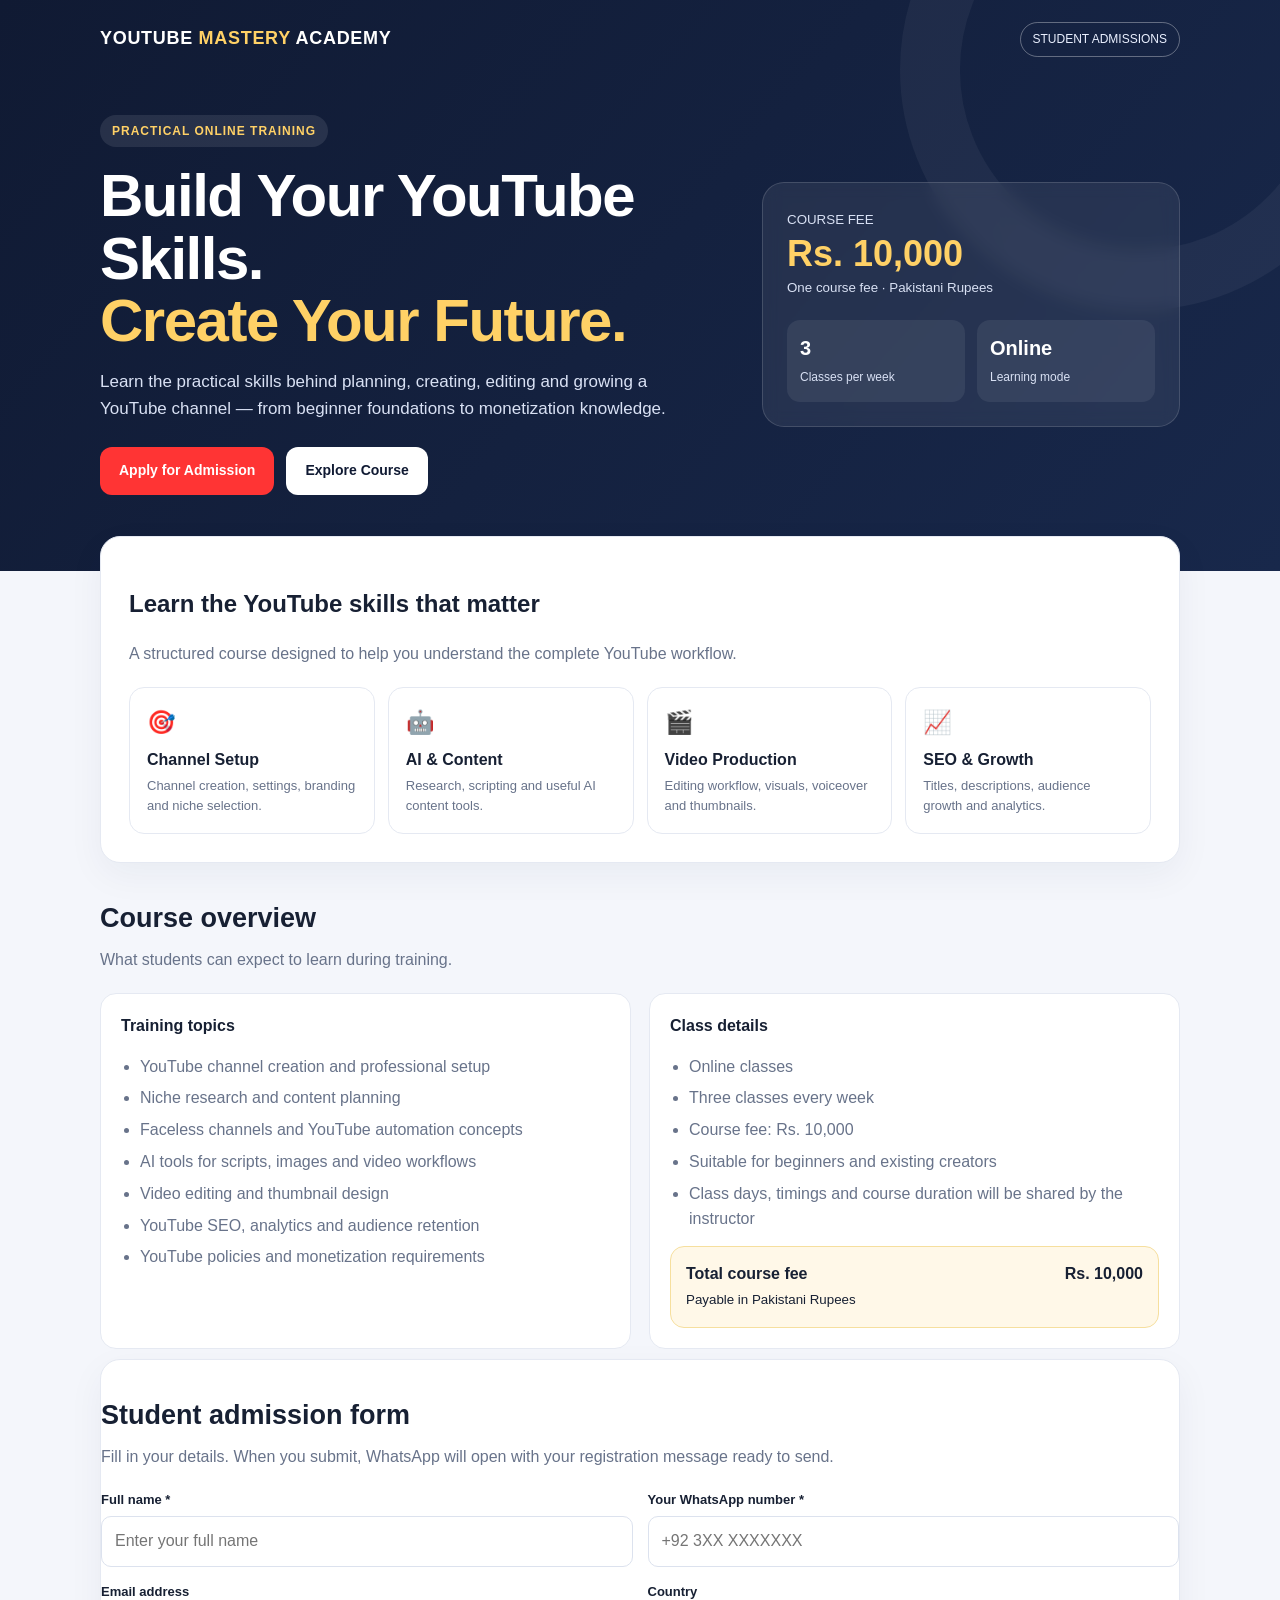
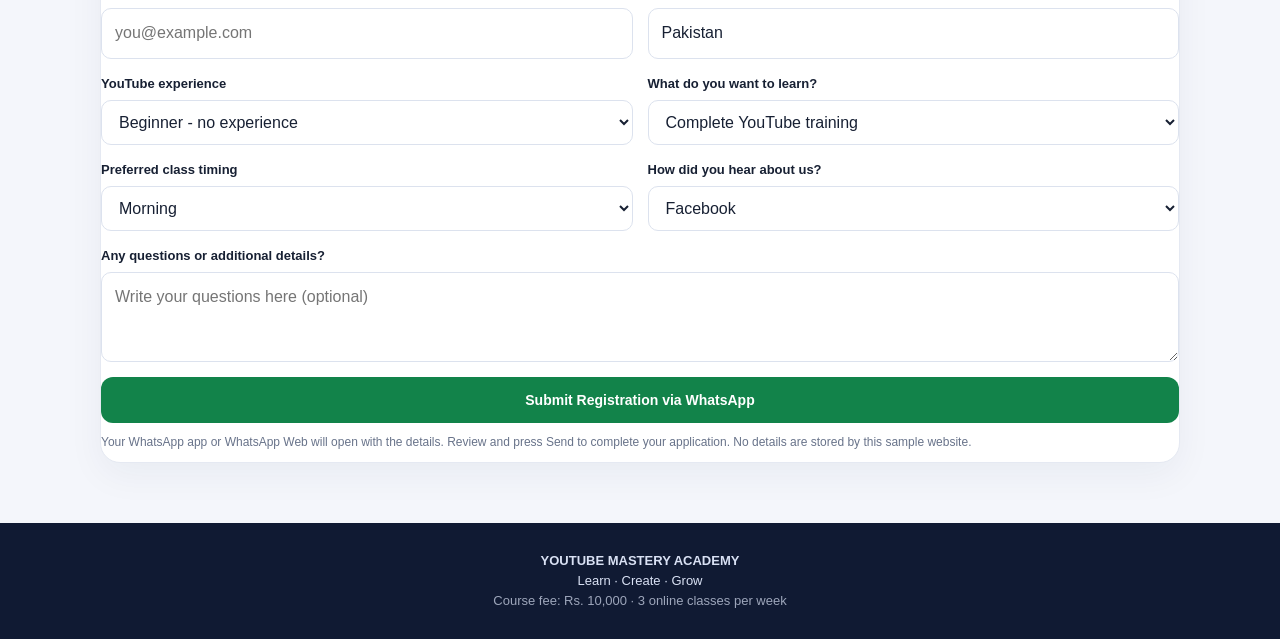
==== index.html @ 04fe2021 "Add files via upload" ====
<!doctype html>
<html lang="en">
<head>
<meta charset="utf-8">
<meta name="viewport" content="width=device-width, initial-scale=1">
<meta name="description" content="Learn YouTube channel creation, content creation, editing, SEO and monetization with YouTube Mastery Academy.">
<title>YouTube Mastery Academy | Student Admissions</title>
<style>
:root{--navy:#101a33;--navy2:#18284b;--red:#ff3434;--gold:#ffd166;--ink:#172033;--muted:#68738a;--bg:#f4f6fb;--white:#fff;--line:#e5e9f2;--green:#12834a}
*{box-sizing:border-box}html{scroll-behavior:smooth}body{margin:0;font-family:Inter,Arial,sans-serif;color:var(--ink);background:var(--bg);line-height:1.55}
header{background:linear-gradient(130deg,var(--navy),var(--navy2));color:white;padding:22px 20px 76px;position:relative;overflow:hidden}
header:after{content:"";position:absolute;width:360px;height:360px;border:60px solid #ffffff0c;border-radius:50%;right:-100px;top:-170px}
nav,.hero,.wrap{max-width:1080px;margin:auto}nav{display:flex;justify-content:space-between;align-items:center;gap:20px;position:relative;z-index:1}
.brand{font-weight:900;letter-spacing:.7px;font-size:18px}.brand span{color:var(--gold)}
.navtag{font-size:12px;border:1px solid #ffffff55;padding:7px 12px;border-radius:30px;color:#eaf0ff}
.hero{position:relative;z-index:1;padding-top:58px;display:grid;grid-template-columns:1.2fr .8fr;gap:35px;align-items:center}
.eyebrow{display:inline-block;background:#ffffff18;color:var(--gold);padding:7px 12px;border-radius:30px;font-size:12px;font-weight:800;letter-spacing:1px}
h1{font-size:clamp(36px,6vw,60px);line-height:1.04;margin:18px 0 16px;letter-spacing:-1.5px}
.hero p{color:#d9e1f4;font-size:17px;max-width:590px}
.actions{display:flex;gap:12px;flex-wrap:wrap;margin-top:25px}
.btn{display:inline-block;text-decoration:none;border:0;border-radius:12px;padding:13px 19px;font-weight:800;cursor:pointer;font-size:14px}
.btn-red{background:var(--red);color:white}.btn-light{background:white;color:var(--navy)}
.hero-card{background:#ffffff12;border:1px solid #ffffff25;border-radius:22px;padding:24px;backdrop-filter:blur(8px)}
.price{font-size:36px;font-weight:900;color:var(--gold);line-height:1.2}.hero-card small{color:#d9e1f4}
.stats{display:grid;grid-template-columns:1fr 1fr;gap:12px;margin-top:20px}
.stat{background:#ffffff12;border-radius:13px;padding:13px}.stat b{display:block;font-size:20px}.stat span{font-size:12px;color:#d9e1f4}
main{padding:0 20px 60px}.wrap{margin-top:-35px;position:relative}
.panel{background:white;border:1px solid var(--line);border-radius:20px;padding:28px;box-shadow:0 12px 36px #15264b0d}
.section{padding:35px 0 10px}.section h2{font-size:27px;margin:0 0 8px}.sub{color:var(--muted);margin:0 0 20px}
.features{display:grid;grid-template-columns:repeat(4,1fr);gap:13px}
.feature{background:white;border:1px solid var(--line);border-radius:15px;padding:17px}.feature .ico{font-size:23px}.feature b{display:block;margin:8px 0 3px}.feature p{margin:0;color:var(--muted);font-size:13px}
.info-grid{display:grid;grid-template-columns:1fr 1fr;gap:18px}
.info{background:white;border:1px solid var(--line);border-radius:16px;padding:20px}
.info ul{padding-left:19px;margin-bottom:0;color:var(--muted)}.info li{margin:7px 0}
form{display:grid;grid-template-columns:1fr 1fr;gap:15px;margin-top:20px}
.field{display:flex;flex-direction:column;gap:6px}.field.full{grid-column:1/-1}
label{font-size:13px;font-weight:800}input,select,textarea{font:inherit;padding:12px 13px;border:1px solid #dce2ee;border-radius:10px;background:#fff;color:var(--ink);width:100%}
input:focus,select:focus,textarea:focus{outline:3px solid #ff343422;border-color:var(--red)}
textarea{min-height:90px;resize:vertical}.submit{grid-column:1/-1;background:var(--green);color:white;padding:15px}
.notice{font-size:12px;color:var(--muted);margin:10px 0 0}.fee-box{background:#fff8e8;border:1px solid #f6df9e;border-radius:14px;padding:15px;margin-top:15px;display:flex;justify-content:space-between;gap:15px;flex-wrap:wrap}
footer{background:var(--navy);color:#d9e1f4;padding:28px 20px;text-align:center;font-size:13px}
@media(max-width:760px){.hero{grid-template-columns:1fr;padding-top:38px}.features{grid-template-columns:1fr 1fr}.info-grid{grid-template-columns:1fr}.hero-card{max-width:450px}form{grid-template-columns:1fr}.field.full,.submit{grid-column:auto}.panel{padding:20px}}
@media(max-width:420px){.features{grid-template-columns:1fr}.navtag{display:none}}
</style>
</head>
<body>
<header>
<nav><div class="brand">YOUTUBE <span>MASTERY</span> ACADEMY</div><div class="navtag">STUDENT ADMISSIONS</div></nav>
<div class="hero">
  <div>
    <span class="eyebrow">PRACTICAL ONLINE TRAINING</span>
    <h1>Build Your YouTube Skills.<br><span style="color:#ffd166">Create Your Future.</span></h1>
    <p>Learn the practical skills behind planning, creating, editing and growing a YouTube channel — from beginner foundations to monetization knowledge.</p>
    <div class="actions"><a class="btn btn-red" href="#admission">Apply for Admission</a><a class="btn btn-light" href="#curriculum">Explore Course</a></div>
  </div>
  <div class="hero-card">
    <small>COURSE FEE</small><div class="price">Rs. 10,000</div>
    <small>One course fee · Pakistani Rupees</small>
    <div class="stats">
      <div class="stat"><b>3</b><span>Classes per week</span></div>
      <div class="stat"><b>Online</b><span>Learning mode</span></div>
    </div>
  </div>
</div>
</header>
<main><div class="wrap">
<section class="panel">
  <h2>Learn the YouTube skills that matter</h2>
  <p class="sub">A structured course designed to help you understand the complete YouTube workflow.</p>
  <div class="features">
    <div class="feature"><div class="ico">🎯</div><b>Channel Setup</b><p>Channel creation, settings, branding and niche selection.</p></div>
    <div class="feature"><div class="ico">🤖</div><b>AI & Content</b><p>Research, scripting and useful AI content tools.</p></div>
    <div class="feature"><div class="ico">🎬</div><b>Video Production</b><p>Editing workflow, visuals, voiceover and thumbnails.</p></div>
    <div class="feature"><div class="ico">📈</div><b>SEO & Growth</b><p>Titles, descriptions, audience growth and analytics.</p></div>
  </div>
</section>
<section class="section" id="curriculum">
  <h2>Course overview</h2><p class="sub">What students can expect to learn during training.</p>
  <div class="info-grid">
    <div class="info"><b>Training topics</b><ul><li>YouTube channel creation and professional setup</li><li>Niche research and content planning</li><li>Faceless channels and YouTube automation concepts</li><li>AI tools for scripts, images and video workflows</li><li>Video editing and thumbnail design</li><li>YouTube SEO, analytics and audience retention</li><li>YouTube policies and monetization requirements</li></ul></div>
    <div class="info"><b>Class details</b><ul><li>Online classes</li><li>Three classes every week</li><li>Course fee: Rs. 10,000</li><li>Suitable for beginners and existing creators</li><li>Class days, timings and course duration will be shared by the instructor</li></ul><div class="fee-box"><span><b>Total course fee</b><br><small>Payable in Pakistani Rupees</small></span><strong>Rs. 10,000</strong></div></div>
  </div>
</section>
<section class="section panel" id="admission">
  <h2>Student admission form</h2>
  <p class="sub">Fill in your details. When you submit, WhatsApp will open with your registration message ready to send.</p>
  <form id="admissionForm">
    <div class="field"><label for="name">Full name *</label><input id="name" name="name" placeholder="Enter your full name" required></div>
    <div class="field"><label for="phone">Your WhatsApp number *</label><input id="phone" name="phone" placeholder="+92 3XX XXXXXXX" required></div>
    <div class="field"><label for="email">Email address</label><input id="email" name="email" type="email" placeholder="you@example.com"></div>
    <div class="field"><label for="country">Country</label><input id="country" name="country" value="Pakistan"></div>
    <div class="field"><label for="experience">YouTube experience</label><select id="experience" name="experience"><option>Beginner - no experience</option><option>Some experience</option><option>I already have a YouTube channel</option></select></div>
    <div class="field"><label for="goal">What do you want to learn?</label><select id="goal" name="goal"><option>Complete YouTube training</option><option>Start a YouTube channel</option><option>YouTube automation</option><option>Faceless YouTube channel</option><option>Grow my existing channel</option></select></div>
    <div class="field"><label for="timing">Preferred class timing</label><select id="timing" name="timing"><option>Morning</option><option>Afternoon</option><option>Evening</option><option>Flexible</option></select></div>
    <div class="field"><label for="source">How did you hear about us?</label><select id="source" name="source"><option>Facebook</option><option>YouTube</option><option>WhatsApp</option><option>Friend or family</option><option>Other</option></select></div>
    <div class="field full"><label for="message">Any questions or additional details?</label><textarea id="message" name="message" placeholder="Write your questions here (optional)"></textarea></div>
    <button class="btn submit" type="submit">Submit Registration via WhatsApp</button>
  </form>
  <p class="notice">Your WhatsApp app or WhatsApp Web will open with the details. Review and press Send to complete your application. No details are stored by this sample website.</p>
</section>
</div></main>
<footer><b>YOUTUBE MASTERY ACADEMY</b><br>Learn · Create · Grow<br><span style="opacity:.7">Course fee: Rs. 10,000 · 3 online classes per week</span></footer>
<script>
/* Replace this with your WhatsApp number including country code, digits only.
   Example: Pakistan number +92 300 1234567 becomes 923001234567 */
const WHATSAPP_NUMBER = "923446484162";
document.getElementById("admissionForm").addEventListener("submit", function(e){
  e.preventDefault();
  if(WHATSAPP_NUMBER.includes("X")){
    alert("Website setup is almost ready. The instructor's WhatsApp number still needs to be added.");
    return;
  }
  const f = new FormData(this);
  const msg = [
    "NEW YOUTUBE MASTERY ACADEMY ADMISSION",
    "Full name: " + f.get("name"),
    "Student WhatsApp: " + f.get("phone"),
    "Email: " + (f.get("email") || "Not provided"),
    "Country: " + f.get("country"),
    "Experience: " + f.get("experience"),
    "Learning goal: " + f.get("goal"),
    "Preferred timing: " + f.get("timing"),
    "How they heard about us: " + f.get("source"),
    "Additional details: " + (f.get("message") || "None"),
    "Course fee: Rs. 10,000",
    "Classes: 3 per week, online"
  ].join("\n");
  window.open("https://wa.me/" + WHATSAPP_NUMBER + "?text=" + encodeURIComponent(msg), "_blank");
});
</script>
</body>
</html>
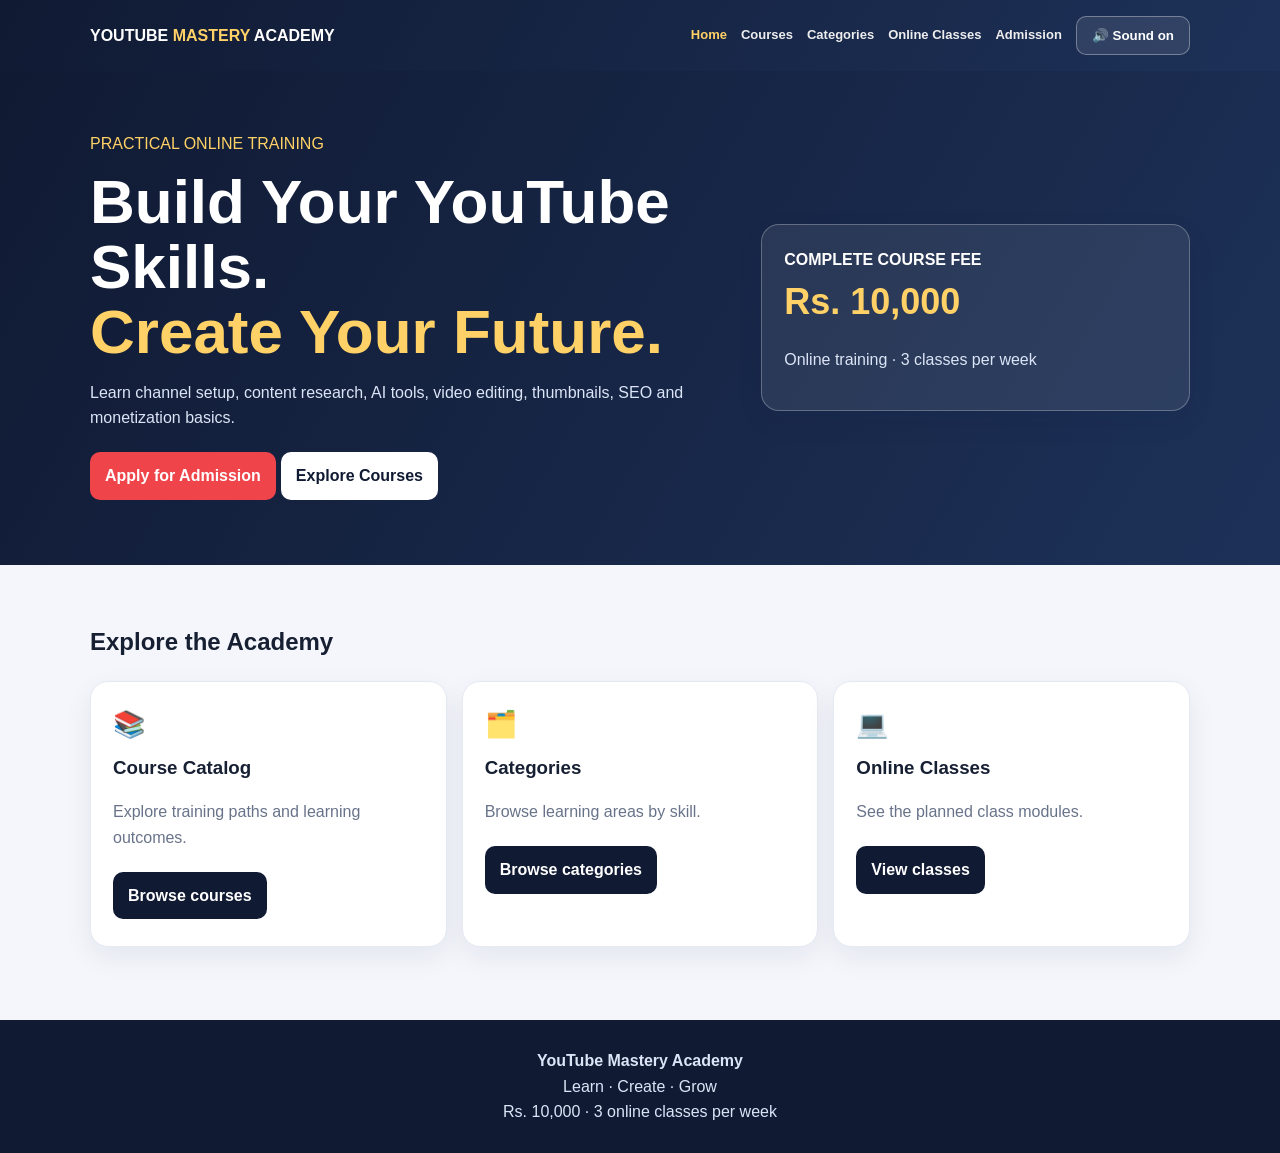
==== commit 64422ef3: "Add files via upload" ====
--- a/index.html
+++ b/index.html
@@ -1,132 +1 @@
-<!doctype html>
-<html lang="en">
-<head>
-<meta charset="utf-8">
-<meta name="viewport" content="width=device-width, initial-scale=1">
-<meta name="description" content="Learn YouTube channel creation, content creation, editing, SEO and monetization with YouTube Mastery Academy.">
-<title>YouTube Mastery Academy | Student Admissions</title>
-<style>
-:root{--navy:#101a33;--navy2:#18284b;--red:#ff3434;--gold:#ffd166;--ink:#172033;--muted:#68738a;--bg:#f4f6fb;--white:#fff;--line:#e5e9f2;--green:#12834a}
-*{box-sizing:border-box}html{scroll-behavior:smooth}body{margin:0;font-family:Inter,Arial,sans-serif;color:var(--ink);background:var(--bg);line-height:1.55}
-header{background:linear-gradient(130deg,var(--navy),var(--navy2));color:white;padding:22px 20px 76px;position:relative;overflow:hidden}
-header:after{content:"";position:absolute;width:360px;height:360px;border:60px solid #ffffff0c;border-radius:50%;right:-100px;top:-170px}
-nav,.hero,.wrap{max-width:1080px;margin:auto}nav{display:flex;justify-content:space-between;align-items:center;gap:20px;position:relative;z-index:1}
-.brand{font-weight:900;letter-spacing:.7px;font-size:18px}.brand span{color:var(--gold)}
-.navtag{font-size:12px;border:1px solid #ffffff55;padding:7px 12px;border-radius:30px;color:#eaf0ff}
-.hero{position:relative;z-index:1;padding-top:58px;display:grid;grid-template-columns:1.2fr .8fr;gap:35px;align-items:center}
-.eyebrow{display:inline-block;background:#ffffff18;color:var(--gold);padding:7px 12px;border-radius:30px;font-size:12px;font-weight:800;letter-spacing:1px}
-h1{font-size:clamp(36px,6vw,60px);line-height:1.04;margin:18px 0 16px;letter-spacing:-1.5px}
-.hero p{color:#d9e1f4;font-size:17px;max-width:590px}
-.actions{display:flex;gap:12px;flex-wrap:wrap;margin-top:25px}
-.btn{display:inline-block;text-decoration:none;border:0;border-radius:12px;padding:13px 19px;font-weight:800;cursor:pointer;font-size:14px}
-.btn-red{background:var(--red);color:white}.btn-light{background:white;color:var(--navy)}
-.hero-card{background:#ffffff12;border:1px solid #ffffff25;border-radius:22px;padding:24px;backdrop-filter:blur(8px)}
-.price{font-size:36px;font-weight:900;color:var(--gold);line-height:1.2}.hero-card small{color:#d9e1f4}
-.stats{display:grid;grid-template-columns:1fr 1fr;gap:12px;margin-top:20px}
-.stat{background:#ffffff12;border-radius:13px;padding:13px}.stat b{display:block;font-size:20px}.stat span{font-size:12px;color:#d9e1f4}
-main{padding:0 20px 60px}.wrap{margin-top:-35px;position:relative}
-.panel{background:white;border:1px solid var(--line);border-radius:20px;padding:28px;box-shadow:0 12px 36px #15264b0d}
-.section{padding:35px 0 10px}.section h2{font-size:27px;margin:0 0 8px}.sub{color:var(--muted);margin:0 0 20px}
-.features{display:grid;grid-template-columns:repeat(4,1fr);gap:13px}
-.feature{background:white;border:1px solid var(--line);border-radius:15px;padding:17px}.feature .ico{font-size:23px}.feature b{display:block;margin:8px 0 3px}.feature p{margin:0;color:var(--muted);font-size:13px}
-.info-grid{display:grid;grid-template-columns:1fr 1fr;gap:18px}
-.info{background:white;border:1px solid var(--line);border-radius:16px;padding:20px}
-.info ul{padding-left:19px;margin-bottom:0;color:var(--muted)}.info li{margin:7px 0}
-form{display:grid;grid-template-columns:1fr 1fr;gap:15px;margin-top:20px}
-.field{display:flex;flex-direction:column;gap:6px}.field.full{grid-column:1/-1}
-label{font-size:13px;font-weight:800}input,select,textarea{font:inherit;padding:12px 13px;border:1px solid #dce2ee;border-radius:10px;background:#fff;color:var(--ink);width:100%}
-input:focus,select:focus,textarea:focus{outline:3px solid #ff343422;border-color:var(--red)}
-textarea{min-height:90px;resize:vertical}.submit{grid-column:1/-1;background:var(--green);color:white;padding:15px}
-.notice{font-size:12px;color:var(--muted);margin:10px 0 0}.fee-box{background:#fff8e8;border:1px solid #f6df9e;border-radius:14px;padding:15px;margin-top:15px;display:flex;justify-content:space-between;gap:15px;flex-wrap:wrap}
-footer{background:var(--navy);color:#d9e1f4;padding:28px 20px;text-align:center;font-size:13px}
-@media(max-width:760px){.hero{grid-template-columns:1fr;padding-top:38px}.features{grid-template-columns:1fr 1fr}.info-grid{grid-template-columns:1fr}.hero-card{max-width:450px}form{grid-template-columns:1fr}.field.full,.submit{grid-column:auto}.panel{padding:20px}}
-@media(max-width:420px){.features{grid-template-columns:1fr}.navtag{display:none}}
-</style>
-</head>
-<body>
-<header>
-<nav><div class="brand">YOUTUBE <span>MASTERY</span> ACADEMY</div><div class="navtag">STUDENT ADMISSIONS</div></nav>
-<div class="hero">
-  <div>
-    <span class="eyebrow">PRACTICAL ONLINE TRAINING</span>
-    <h1>Build Your YouTube Skills.<br><span style="color:#ffd166">Create Your Future.</span></h1>
-    <p>Learn the practical skills behind planning, creating, editing and growing a YouTube channel — from beginner foundations to monetization knowledge.</p>
-    <div class="actions"><a class="btn btn-red" href="#admission">Apply for Admission</a><a class="btn btn-light" href="#curriculum">Explore Course</a></div>
-  </div>
-  <div class="hero-card">
-    <small>COURSE FEE</small><div class="price">Rs. 10,000</div>
-    <small>One course fee · Pakistani Rupees</small>
-    <div class="stats">
-      <div class="stat"><b>3</b><span>Classes per week</span></div>
-      <div class="stat"><b>Online</b><span>Learning mode</span></div>
-    </div>
-  </div>
-</div>
-</header>
-<main><div class="wrap">
-<section class="panel">
-  <h2>Learn the YouTube skills that matter</h2>
-  <p class="sub">A structured course designed to help you understand the complete YouTube workflow.</p>
-  <div class="features">
-    <div class="feature"><div class="ico">🎯</div><b>Channel Setup</b><p>Channel creation, settings, branding and niche selection.</p></div>
-    <div class="feature"><div class="ico">🤖</div><b>AI & Content</b><p>Research, scripting and useful AI content tools.</p></div>
-    <div class="feature"><div class="ico">🎬</div><b>Video Production</b><p>Editing workflow, visuals, voiceover and thumbnails.</p></div>
-    <div class="feature"><div class="ico">📈</div><b>SEO & Growth</b><p>Titles, descriptions, audience growth and analytics.</p></div>
-  </div>
-</section>
-<section class="section" id="curriculum">
-  <h2>Course overview</h2><p class="sub">What students can expect to learn during training.</p>
-  <div class="info-grid">
-    <div class="info"><b>Training topics</b><ul><li>YouTube channel creation and professional setup</li><li>Niche research and content planning</li><li>Faceless channels and YouTube automation concepts</li><li>AI tools for scripts, images and video workflows</li><li>Video editing and thumbnail design</li><li>YouTube SEO, analytics and audience retention</li><li>YouTube policies and monetization requirements</li></ul></div>
-    <div class="info"><b>Class details</b><ul><li>Online classes</li><li>Three classes every week</li><li>Course fee: Rs. 10,000</li><li>Suitable for beginners and existing creators</li><li>Class days, timings and course duration will be shared by the instructor</li></ul><div class="fee-box"><span><b>Total course fee</b><br><small>Payable in Pakistani Rupees</small></span><strong>Rs. 10,000</strong></div></div>
-  </div>
-</section>
-<section class="section panel" id="admission">
-  <h2>Student admission form</h2>
-  <p class="sub">Fill in your details. When you submit, WhatsApp will open with your registration message ready to send.</p>
-  <form id="admissionForm">
-    <div class="field"><label for="name">Full name *</label><input id="name" name="name" placeholder="Enter your full name" required></div>
-    <div class="field"><label for="phone">Your WhatsApp number *</label><input id="phone" name="phone" placeholder="+92 3XX XXXXXXX" required></div>
-    <div class="field"><label for="email">Email address</label><input id="email" name="email" type="email" placeholder="you@example.com"></div>
-    <div class="field"><label for="country">Country</label><input id="country" name="country" value="Pakistan"></div>
-    <div class="field"><label for="experience">YouTube experience</label><select id="experience" name="experience"><option>Beginner - no experience</option><option>Some experience</option><option>I already have a YouTube channel</option></select></div>
-    <div class="field"><label for="goal">What do you want to learn?</label><select id="goal" name="goal"><option>Complete YouTube training</option><option>Start a YouTube channel</option><option>YouTube automation</option><option>Faceless YouTube channel</option><option>Grow my existing channel</option></select></div>
-    <div class="field"><label for="timing">Preferred class timing</label><select id="timing" name="timing"><option>Morning</option><option>Afternoon</option><option>Evening</option><option>Flexible</option></select></div>
-    <div class="field"><label for="source">How did you hear about us?</label><select id="source" name="source"><option>Facebook</option><option>YouTube</option><option>WhatsApp</option><option>Friend or family</option><option>Other</option></select></div>
-    <div class="field full"><label for="message">Any questions or additional details?</label><textarea id="message" name="message" placeholder="Write your questions here (optional)"></textarea></div>
-    <button class="btn submit" type="submit">Submit Registration via WhatsApp</button>
-  </form>
-  <p class="notice">Your WhatsApp app or WhatsApp Web will open with the details. Review and press Send to complete your application. No details are stored by this sample website.</p>
-</section>
-</div></main>
-<footer><b>YOUTUBE MASTERY ACADEMY</b><br>Learn · Create · Grow<br><span style="opacity:.7">Course fee: Rs. 10,000 · 3 online classes per week</span></footer>
-<script>
-/* Replace this with your WhatsApp number including country code, digits only.
-   Example: Pakistan number +92 300 1234567 becomes 923001234567 */
-const WHATSAPP_NUMBER = "923446484162";
-document.getElementById("admissionForm").addEventListener("submit", function(e){
-  e.preventDefault();
-  if(WHATSAPP_NUMBER.includes("X")){
-    alert("Website setup is almost ready. The instructor's WhatsApp number still needs to be added.");
-    return;
-  }
-  const f = new FormData(this);
-  const msg = [
-    "NEW YOUTUBE MASTERY ACADEMY ADMISSION",
-    "Full name: " + f.get("name"),
-    "Student WhatsApp: " + f.get("phone"),
-    "Email: " + (f.get("email") || "Not provided"),
-    "Country: " + f.get("country"),
-    "Experience: " + f.get("experience"),
-    "Learning goal: " + f.get("goal"),
-    "Preferred timing: " + f.get("timing"),
-    "How they heard about us: " + f.get("source"),
-    "Additional details: " + (f.get("message") || "None"),
-    "Course fee: Rs. 10,000",
-    "Classes: 3 per week, online"
-  ].join("\n");
-  window.open("https://wa.me/" + WHATSAPP_NUMBER + "?text=" + encodeURIComponent(msg), "_blank");
-});
-</script>
-</body>
-</html>+<!doctype html><html lang="en"><head><meta charset="utf-8"><meta name="viewport" content="width=device-width,initial-scale=1"><title>Home | YouTube Mastery Academy</title><link rel="stylesheet" href="style.css"></head><body><header class="site-header"><nav class="nav"><a class="brand" href="index.html">YOUTUBE <span>MASTERY</span> ACADEMY</a><div class="navlinks"><a class="active" href="index.html">Home</a><a class="" href="courses.html">Courses</a><a class="" href="categories.html">Categories</a><a class="" href="classes.html">Online Classes</a><a class="" href="admission.html">Admission</a><button class="sound-toggle" data-sound>🔊 Sound on</button></div></nav></header><div class="intro">YOUTUBE <span>MASTERY</span> ACADEMY</div><section class="hero"><div class="hero-inner"><div class="reveal"><div class="eyebrow">PRACTICAL ONLINE TRAINING</div><h1>Build Your YouTube Skills.<br><span style="color:#ffd166">Create Your Future.</span></h1><p>Learn channel setup, content research, AI tools, video editing, thumbnails, SEO and monetization basics.</p><a class="btn red" href="admission.html">Apply for Admission</a><a class="btn light" href="courses.html">Explore Courses</a></div><div class="hero-card reveal"><b>COMPLETE COURSE FEE</b><div class="price">Rs. 10,000</div><p>Online training · 3 classes per week</p></div></div></section><main class="container section"><h2 class="reveal">Explore the Academy</h2><div class="grid"><article class="card reveal"><div class="icon">📚</div><h3>Course Catalog</h3><p>Explore training paths and learning outcomes.</p><a class="btn dark" href="courses.html">Browse courses</a></article><article class="card reveal"><div class="icon">🗂️</div><h3>Categories</h3><p>Browse learning areas by skill.</p><a class="btn dark" href="categories.html">Browse categories</a></article><article class="card reveal"><div class="icon">💻</div><h3>Online Classes</h3><p>See the planned class modules.</p><a class="btn dark" href="classes.html">View classes</a></article></div></main><footer class="site-footer"><b>YouTube Mastery Academy</b><br>Learn · Create · Grow<br>Rs. 10,000 · 3 online classes per week</footer><script src="app.js"></script></body></html>
--- a/style.css
+++ b/style.css
@@ -0,0 +1 @@
+*{box-sizing:border-box}body{margin:0;background:#f4f6fb;color:#172033;font:16px/1.6 Arial,sans-serif}a{color:inherit}.site-header{background:linear-gradient(120deg,#101a33,#1d3158);color:white;padding:16px 20px;position:sticky;top:0;z-index:9}.nav{max-width:1100px;margin:auto;display:flex;justify-content:space-between;align-items:center;gap:16px;flex-wrap:wrap}.brand{font-weight:900;text-decoration:none}.brand span,.eyebrow,.crumb{color:#ffd166}.navlinks{display:flex;gap:14px;align-items:center;flex-wrap:wrap}.navlinks a{font-size:13px;text-decoration:none;color:#eee;font-weight:bold}.navlinks a:hover,.navlinks .active{color:#ffd166}.sound-toggle,.btn{border:0;border-radius:10px;padding:11px 15px;font-weight:bold;cursor:pointer}.sound-toggle{background:#ffffff18;border:1px solid #ffffff55;color:white}.container{width:min(1100px,calc(100% - 32px));margin:auto}.hero,.page-hero{background:linear-gradient(120deg,#101a33,#1d3158);color:white;padding:60px 18px}.hero-inner{max-width:1100px;margin:auto;display:grid;grid-template-columns:1.2fr .8fr;gap:28px;align-items:center}.hero h1{font-size:clamp(36px,6vw,62px);line-height:1.05;margin:12px 0}.hero p,.page-hero p{color:#dce5f7}.hero-card,.card,.panel,.catalog-card{background:white;color:#172033;border:1px solid #e5e9f2;border-radius:18px;padding:22px;box-shadow:0 10px 28px #12204412}.hero-card{background:#ffffff15;color:white;border-color:#ffffff44}.price{font-size:36px;color:#ffd166;font-weight:900}.btn{display:inline-block;text-decoration:none;margin:5px 5px 5px 0}.red{background:#f0444b;color:white}.light{background:white;color:#101a33}.dark{background:#101a33;color:white}.green{background:#12834a;color:white}.section{padding:38px 0}.grid{display:grid;grid-template-columns:repeat(3,1fr);gap:15px}.grid.two{grid-template-columns:repeat(2,1fr)}.card h3,.catalog-card h3{margin:8px 0}.card p,.catalog-card p,.muted{color:#68738a}.icon{font-size:26px}.tag{font-size:11px;font-weight:bold;background:#fff3d4;color:#805b00;padding:5px 9px;border-radius:20px}.page-hero{padding:42px 18px}.page-hero h1{font-size:42px;margin:8px 0}.list{color:#68738a;padding-left:20px}.list li{margin:7px 0}.price-row{display:flex;justify-content:space-between;gap:12px;background:#fff8e8;padding:14px;border-radius:12px;margin:16px 0}.form-grid{display:grid;grid-template-columns:1fr 1fr;gap:13px}.field{display:flex;flex-direction:column;gap:5px}.full{grid-column:1/-1}label{font-size:13px;font-weight:bold}input,select,textarea{padding:12px;border:1px solid #dce2ee;border-radius:9px;font:inherit}textarea{min-height:85px}.notice{font-size:12px;color:#68738a}.site-footer{text-align:center;background:#101a33;color:#dce5f7;padding:28px;margin-top:35px}.reveal{opacity:0;transform:translateY(18px);transition:.65s}.reveal.visible{opacity:1;transform:none}.intro{position:fixed;inset:0;background:#101a33;color:white;z-index:30;display:grid;place-items:center;font-size:clamp(24px,5vw,42px);font-weight:900;animation:fadeout .8s 1s forwards}.intro span{color:#ffd166}@keyframes fadeout{to{opacity:0;visibility:hidden}}@media(max-width:760px){.hero-inner{grid-template-columns:1fr}.grid,.grid.two,.form-grid{grid-template-columns:1fr}.full{grid-column:auto}.nav{align-items:flex-start}.hero{padding:45px 16px}}
